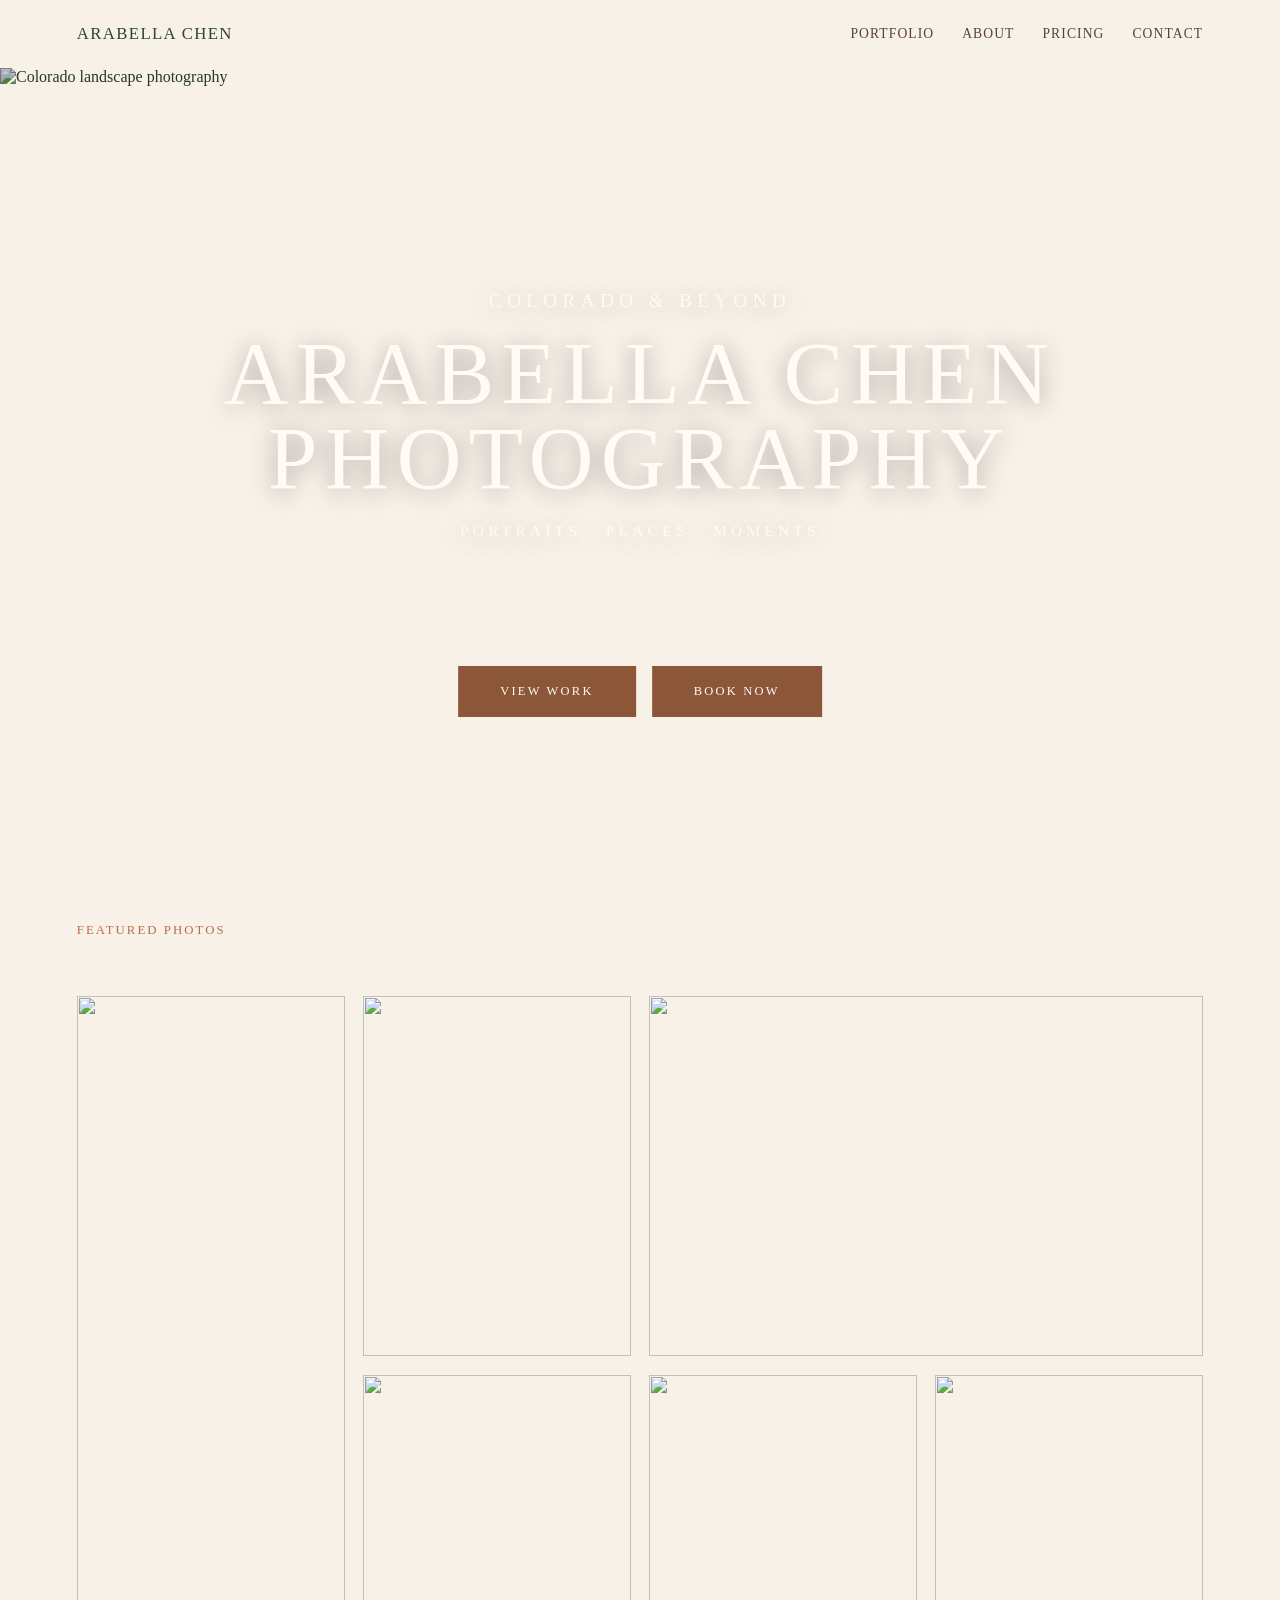
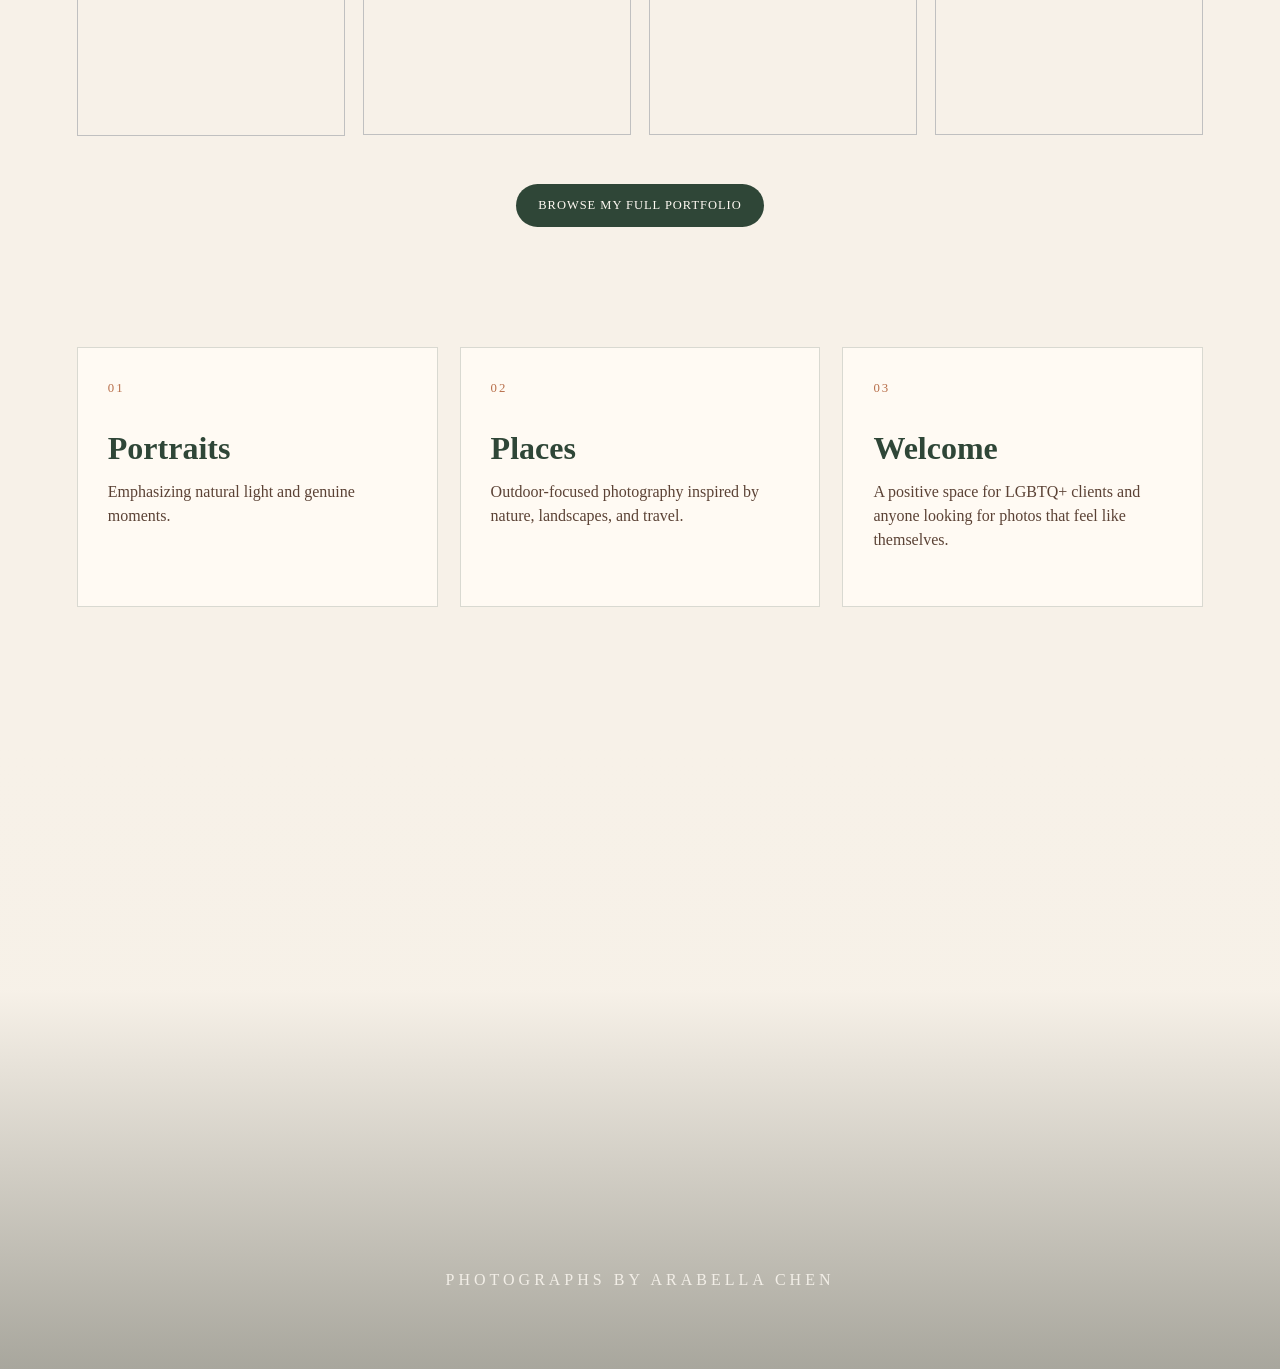
==== index.html @ bd31b621 "Initial website" ====
<!DOCTYPE html>
<html lang="en">
<head>
  <meta charset="UTF-8" />
  <meta name="viewport" content="width=device-width, initial-scale=1.0" />
  <title>Arabella Chen Photography</title>
  <link rel="stylesheet" href="style.css" />
</head>
<body>

  <header class="site-header">
    <a href="index.html" class="logo">Arabella Chen</a>

    <nav>
      <a href="pages/portfolio.html">Portfolio</a>
      <a href="pages/about.html">About</a>
      <a href="pages/pricing.html">Pricing</a>
      <a href="pages/contact.html">Contact</a>
    </nav>
  </header>

  <main>

    <section class="hero hero-photo">
      <img src="images/portfolio/details/pic4.jpg" alt="Colorado landscape photography">

      <div class="hero-photo-text">
        <p>Colorado & Beyond</p>
        <h1>Arabella Chen Photography</h1>
        <span>Portraits · Places · Moments</span>
      </div>

      <div class="hero-photo-buttons">
        <a href="pages/portfolio.html" class="button hero-photo-button">View Work</a>
        <a href="pages/contact.html" class="button hero-photo-button">Book Now</a>
      </div>
    </section>

    <section class="featured-work">
      <div class="featured-heading">
        <p class="eyebrow plain-eyebrow">Featured Photos</p>
      </div>

      <div class="featured-grid">
        <img class="featured-img tall" src="images/portfolio/portraits/photo23.jpg" alt="">
        <img class="featured-img" src="images/portfolio/portraits/photo2.jpg" alt="">
        <img class="featured-img wide" src="images/portfolio/portraits/photo25.jpg" alt="">
        <img class="featured-img" src="images/hero.jpg" alt="">
        <img class="featured-img" src="images/portfolio/portraits/photo26.jpg" alt="">
        <img class="featured-img" src="images/portfolio/portraits/photo21.jpg" alt="">
      </div>

      <div class="featured-button">
        <a href="pages/portfolio.html" class="button">Browse my full portfolio</a>
      </div>
    </section>

    <section class="magazine-grid">
      <article>
        <span>01</span>
        <h2>Portraits</h2>
        <p>Emphasizing natural light and genuine moments.</p>
      </article>

      <article>
        <span>02</span>
        <h2>Places</h2>
        <p>Outdoor-focused photography inspired by nature, landscapes, and travel.</p>
      </article>

      <article>
        <span>03</span>
        <h2>Welcome</h2>
        <p>A positive space for LGBTQ+ clients and anyone looking for photos that feel like themselves.</p>
      </article>
    </section>

    <section class="footer-photo">
      <div class="footer-overlay">
        <p>Photographs by Arabella Chen</p>
      </div>
    </section>

  </main>

  <script src="script.js"></script>
</body>
</html>
---- style.css ----
:root {
  --cream: #f7f1e8;
  --soft-white: #fffaf3;
  --deep-green: #2f4637;
  --brown: #5b4235;
  --clay: #b86f4b;
  --sage: #8a9b78;
  --wall: #efe4d2;
}

* {
  box-sizing: border-box;
}

body {
  margin: 0;
  background: var(--cream);
  color: var(--deep-green);
  font-family: Georgia, "Times New Roman", serif;
}

/* Header */

.site-header {
  width: 100%;
  padding: 24px 6vw;
  display: flex;
  justify-content: space-between;
  align-items: center;
}

.logo {
  color: var(--deep-green);
  text-decoration: none;
  font-size: 1.05rem;
  letter-spacing: 0.08em;
  text-transform: uppercase;
}

nav {
  display: flex;
  gap: 28px;
}

nav a {
  color: var(--brown);
  text-decoration: none;
  font-size: 0.85rem;
  letter-spacing: 0.08em;
  text-transform: uppercase;
}

/* General */

.page {
  padding: 20px 6vw 100px;
}

.page-intro {
  max-width: 1000px;
  margin: 40px 0 70px;
}

.page-intro h1,
h1 {
  font-size: clamp(2.7rem, 6vw, 6.8rem);
  line-height: 0.95;
  letter-spacing: -0.06em;
  margin: 0 0 30px;
  max-width: 950px;
}

.eyebrow {
  display: flex;
  flex-direction: column;
  gap: 0.55rem;
  margin-bottom: 24px;
}

.eyebrow-title {
  display: block;
  color: var(--clay);
  font-size: 1.45rem;
  letter-spacing: 0.22em;
  text-transform: uppercase;
  line-height: 1;
  font-weight: normal;
}

.eyebrow-subtitle {
  display: block;
  color: #6b5c4f;
  font-size: 1rem;
  letter-spacing: 0.04em;
  text-transform: none;
  font-style: italic;
}

.plain-eyebrow {
  color: var(--clay);
  text-transform: uppercase;
  letter-spacing: 0.16em;
  font-size: 0.8rem;
  display: block;
}

.button {
  display: inline-block;
  color: var(--soft-white);
  background: var(--deep-green);
  text-decoration: none;
  padding: 14px 22px;
  border-radius: 999px;
  letter-spacing: 0.08em;
  text-transform: uppercase;
  font-size: 0.78rem;
}

.secondary-button {
  background: transparent;
  color: var(--deep-green);
  border: 1px solid var(--deep-green);
}

/* Homepage Hero */

.hero {
  min-height: 82vh;
  padding: 40px 6vw 70px;
  display: grid;
  grid-template-columns: 1.05fr 0.95fr;
  gap: 55px;
  align-items: center;
}

.hero-text {
  background: #f6f2ea;
  padding: clamp(2rem, 4vw, 3.5rem);
  border-radius: 8px;
  border: 1px solid rgba(47, 70, 55, 0.08);
  box-shadow: 0 18px 40px rgba(0, 0, 0, 0.08);
  position: relative;
  z-index: 2;
}

.hero-description {
  color: var(--brown);
  font-size: 1.05rem;
  line-height: 1.55;
  max-width: 520px;
  margin: 0 0 28px;
}

.hero-buttons {
  display: flex;
  gap: 14px;
  flex-wrap: wrap;
}

.hero-image {
  background: #6f4e37;
  padding: 18px;
  border: 8px double #b88a44;
  transform: rotate(1.2deg);
  box-shadow: 0 18px 45px rgba(47, 70, 55, 0.18);
}

.hero-image img {
  width: 100%;
  height: 620px;
  object-fit: cover;
  display: block;
  border: 10px solid var(--soft-white);
  filter: saturate(0.95) contrast(0.98);
}

/* Featured Work */

.featured-work {
  padding: 60px 6vw 90px;
}

.featured-heading {
  margin-bottom: 38px;
}

.featured-heading h2 {
  color: var(--deep-green);
  font-size: clamp(2rem, 4vw, 4rem);
  line-height: 1;
  margin: 0;
}

.featured-grid {
  display: grid;
  grid-template-columns: repeat(4, 1fr);
  grid-auto-flow: dense;
  gap: 18px;
}

.featured-grid a {
  display: block;
  overflow: hidden;
}

.featured-img {
  width: 100%;
  height: 360px;
  object-fit: cover;
  display: block;
  transition: transform 0.35s ease, filter 0.35s ease;
}

.featured-img:hover {
  transform: scale(1.03);
  filter: brightness(0.96);
}

.featured-img.tall {
  grid-row: span 2;
  height: 738px;
}

.featured-img.wide {
  grid-column: span 2;
}

.featured-button {
  display: flex;
  justify-content: center;
  margin-top: 1rem;
}

/* Quick Info */

.quick-info {
  padding: 30px 6vw 90px;
}

.quick-info p {
  max-width: 980px;
  color: var(--brown);
  font-size: clamp(1.5rem, 3vw, 3.1rem);
  line-height: 1.1;
  margin: 0;
}

/* Footer Photo */

.footer-photo {
  margin-top: 2rem;
  height: 70vh;
  background-image: url("images/footer.jpg");
  background-size: cover;
  background-position: center;
  background-attachment: fixed;
  position: relative;
}

.footer-overlay {
  position: absolute;
  inset: 0;
  background: linear-gradient(
    to bottom,
    rgba(243, 239, 230, 0) 0%,
    rgba(243, 239, 230, 0.12) 40%,
    rgba(40, 45, 35, 0.38) 100%
  );
  display: flex;
  align-items: flex-end;
  justify-content: center;
  padding: 0 6vw 4rem;
}

.footer-overlay p {
  color: #f7f3ec;
  font-size: 1rem;
  letter-spacing: 0.25em;
  text-transform: uppercase;
  text-align: center;
  opacity: 0.92;
}

/* About Page */

.about-page {
  padding-bottom: 110px;
}

.about-hero {
  padding: 40px 0 80px;
  display: grid;
  grid-template-columns: 1.15fr 0.85fr;
  gap: 60px;
  align-items: center;
}

.about-hero h1 {
  font-size: clamp(2.4rem, 5.5vw, 6.2rem);
}

.about-portrait {
  margin: 0;
  background: #6f4e37;
  padding: 18px;
  border: 8px double #b88a44;
  transform: rotate(1.2deg);
}

.about-portrait img {
  width: 100%;
  height: 610px;
  object-fit: cover;
  display: block;
  border: 10px solid var(--soft-white);
}

.about-story {
  display: grid;
  grid-template-columns: 1fr 0.55fr;
  gap: 34px;
  align-items: start;
}

.about-card {
  background: var(--soft-white);
  padding: 42px;
  border: 1px solid rgba(47, 70, 55, 0.16);
}

.about-card h2 {
  color: var(--deep-green);
  font-size: 2.4rem;
  margin: 0 0 22px;
}

.about-card p {
  color: var(--brown);
  font-size: 1.08rem;
  line-height: 1.65;
}

.about-details {
  background: var(--wall);
  padding: 34px;
  border: 1px solid rgba(47, 70, 55, 0.16);
}

.about-details p {
  color: var(--brown);
  line-height: 1.45;
  margin: 0 0 22px;
}

.about-details span {
  display: block;
  color: var(--clay);
  text-transform: uppercase;
  letter-spacing: 0.14em;
  font-size: 0.72rem;
  margin-bottom: 6px;
}

.about-note {
  margin-top: 80px;
  max-width: 900px;
}

.about-note p {
  color: var(--deep-green);
  font-size: clamp(1.7rem, 3vw, 3.5rem);
  line-height: 1.1;
  font-style: italic;
}

/* Contact Page */

.contact-form {
  max-width: 700px;
  display: grid;
  gap: 22px;
}

.contact-form label {
  display: grid;
  gap: 8px;
  color: var(--brown);
  font-size: 0.9rem;
  letter-spacing: 0.08em;
  text-transform: uppercase;
}

.contact-form input,
.contact-form select,
.contact-form textarea {
  width: 100%;
  padding: 14px;
  border: 1px solid rgba(47, 70, 55, 0.25);
  background: var(--soft-white);
  color: var(--deep-green);
  font-family: inherit;
  font-size: 1rem;
}

.contact-form button {
  width: fit-content;
  border: none;
  cursor: pointer;
  color: var(--soft-white);
  background: var(--deep-green);
  padding: 14px 22px;
  border-radius: 999px;
  letter-spacing: 0.08em;
  text-transform: uppercase;
}

/* Portfolio Page */

.portfolio-page {
  padding-bottom: 120px;
}

.gallery-wall {
  background:
    radial-gradient(circle at top left, rgba(184, 111, 75, 0.14), transparent 32%),
    radial-gradient(circle at bottom right, rgba(125, 159, 184, 0.16), transparent 34%),
    var(--wall);
  padding: 90px 5vw 110px;
  display: grid;
  grid-template-columns: repeat(3, 1fr);
  gap: 48px 34px;
  align-items: start;
  justify-content: center;
  justify-items: center;
}

.gallery-piece {
  margin: 0;
  width: 100%;
  grid-column: span 1;
  transition: transform 0.25s ease, box-shadow 0.25s ease;
}

.gallery-piece img {
  width: 100%;
  height: 440px;
  object-fit: cover;
  display: block;
  background: var(--soft-white);
}

.gallery-piece.wide {
  grid-column: span 2;
}

.gallery-piece.wide img {
  height: 430px;
}

.gallery-piece.hero-frame img {
  height: 500px;
}

.gold img {
  border: 14px double #b88a44;
  padding: 10px;
}

.wood img {
  border: 18px solid #6f4e37;
  padding: 9px;
  box-shadow: inset 0 0 0 4px #c49a5a;
}

.cream img {
  border: 16px solid #fffaf3;
  padding: 9px;
  box-shadow: 0 0 0 2px rgba(91, 66, 53, 0.25);
}

.gallery-piece figcaption {
  width: fit-content;
  max-width: 90%;
  margin: 14px auto 0;
  background: #fffaf3;
  color: var(--brown);
  padding: 10px 14px;
  font-size: 0.72rem;
  line-height: 1.35;
  letter-spacing: 0.04em;
  text-align: center;
  box-shadow: 0 8px 18px rgba(47, 70, 55, 0.12);
}

.gallery-piece figcaption span {
  display: block;
  color: var(--deep-green);
  font-size: 0.68rem;
  text-transform: uppercase;
  letter-spacing: 0.14em;
  margin-bottom: 4px;
}

.gallery-note {
  grid-column: span 1;
  min-height: 250px;
  display: flex;
  align-items: center;
  margin: 0;
  padding: 35px;
  color: var(--brown);
  font-size: 1.7rem;
  line-height: 1.15;
  font-style: italic;
}

.tilt-left {
  transform: rotate(-1deg);
}

.tilt-right {
  transform: rotate(1deg);
}

.lift {
  transform: translateY(-18px);
}

.lower {
  transform: translateY(18px);
}

.gallery-piece:hover {
  transform: translateY(-6px) rotate(0deg) !important;
}

/* Responsive */

@media (max-width: 950px) {
  .hero,
  .about-hero,
  .about-story {
    grid-template-columns: 1fr;
  }

  .featured-grid {
    grid-template-columns: 1fr 1fr;
  }

  .featured-img,
  .featured-img.tall {
    height: 360px;
    grid-row: auto;
  }

  .featured-img.wide {
    grid-column: span 2;
  }

  .gallery-wall {
    grid-template-columns: 1fr;
  }

  .gallery-piece,
  .gallery-piece.wide,
  .gallery-note {
    grid-column: span 1;
  }

  .gallery-piece img,
  .gallery-piece.wide img,
  .gallery-piece.hero-frame img {
    height: 520px;
  }
}

@media (max-width: 650px) {
  .site-header {
    align-items: flex-start;
    gap: 18px;
    flex-direction: column;
  }

  nav {
    gap: 18px;
    flex-wrap: wrap;
  }

  .hero {
    padding-top: 20px;
  }

  .hero-text {
    padding: 2rem;
  }

  .hero-image img,
  .about-portrait img {
    height: 480px;
  }

  .featured-grid {
    grid-template-columns: 1fr;
  }

  .featured-img,
  .featured-img.tall,
  .featured-img.wide {
    height: 420px;
    grid-column: span 1;
  }

  .quick-info p {
    font-size: 1.55rem;
  }

  .footer-photo {
    background-attachment: scroll;
  }
}/* Fix homepage info cards */

.magazine-grid {
  padding: 30px 6vw 100px;
  display: grid;
  grid-template-columns: repeat(3, 1fr);
  gap: 22px;
}

.magazine-grid article {
  background: var(--soft-white);
  padding: 30px;
  border: 1px solid rgba(47, 70, 55, 0.18);
  min-height: 260px;
}

.magazine-grid span {
  color: var(--clay);
  font-size: 0.8rem;
  letter-spacing: 0.16em;
}

.magazine-grid h2 {
  font-size: 2rem;
  line-height: 1;
  margin: 36px 0 16px;
  color: var(--deep-green);
}

.magazine-grid p {
  color: var(--brown);
  line-height: 1.5;
}

.featured-button {
  display: flex;
  justify-content: center;
  margin-top: 3rem;
}

@media (max-width: 850px) {
  .magazine-grid {
    grid-template-columns: 1fr;
  }
}/* Restore original featured work layout */

.featured-work {
  padding: 50px 6vw 90px;
}

.featured-heading {
  display: flex;
  justify-content: space-between;
  align-items: end;
  gap: 28px;
  margin-bottom: 34px;
}

.featured-grid {
  display: grid;
  grid-template-columns: repeat(4, 1fr);
  grid-auto-flow: dense;
  gap: 18px;
  align-items: stretch;
}

.featured-grid a {
  display: block;
  height: 100%;
}

.featured-img {
  width: 100%;
  height: 360px;
  object-fit: cover;
  display: block;
}

.featured-img.tall {
  grid-row: span 2;
  height: 740px;
}

.featured-img.wide {
  grid-column: span 2;
}

.featured-button {
  display: flex;
  justify-content: center;
  margin-top: 3rem;
}

@media (max-width: 900px) {
  .featured-heading {
    display: block;
  }

  .featured-grid {
    grid-template-columns: 1fr 1fr;
  }

  .featured-img,
  .featured-img.tall {
    height: 360px;
    grid-row: auto;
  }

  .featured-img.wide {
    grid-column: span 2;
  }
}

@media (max-width: 600px) {
  .featured-grid {
    grid-template-columns: 1fr;
  }

  .featured-img,
  .featured-img.tall,
  .featured-img.wide {
    height: 420px;
    grid-column: span 1;
  }
}/* Restore original featured work layout */

.featured-work {
  padding: 50px 6vw 90px;
}

.featured-heading {
  display: flex;
  justify-content: space-between;
  align-items: end;
  gap: 28px;
  margin-bottom: 34px;
}

.featured-grid {
  display: grid;
  grid-template-columns: repeat(4, 1fr);
  grid-auto-flow: dense;
  gap: 18px;
  align-items: stretch;
}

.featured-grid a {
  display: block;
  height: 100%;
}

.featured-img {
  width: 100%;
  height: 360px;
  object-fit: cover;
  display: block;
}

.featured-img.tall {
  grid-row: span 2;
  height: 740px;
}

.featured-img.wide {
  grid-column: span 2;
}

.featured-button {
  display: flex;
  justify-content: center;
  margin-top: 3rem;
}

@media (max-width: 900px) {
  .featured-heading {
    display: block;
  }

  .featured-grid {
    grid-template-columns: 1fr 1fr;
  }

  .featured-img,
  .featured-img.tall {
    height: 360px;
    grid-row: auto;
  }

  .featured-img.wide {
    grid-column: span 2;
  }
}

@media (max-width: 600px) {
  .featured-grid {
    grid-template-columns: 1fr;
  }

  .featured-img,
  .featured-img.tall,
  .featured-img.wide {
    height: 420px;
    grid-column: span 1;
  }
}/* New homepage hero inspired by reference */

.hero-photo {
  min-height: 88vh;
  padding: 0;
  display: block;
  position: relative;
  overflow: hidden;
}

.hero-photo > img {
  width: 100%;
  height: 88vh;
  object-fit: cover;
  display: block;
  filter: brightness(0.78) saturate(0.9);
}

.hero-photo-text {
  position: absolute;
  top: 28%;
  left: 50%;
  transform: translateX(-50%);
  width: min(1100px, 88vw);
  text-align: center;
  color: #fffaf3;
  text-shadow: 0 3px 24px rgba(0,0,0,0.35);
}

.hero-photo-text p {
  margin: 0 0 18px;
  font-size: clamp(0.9rem, 1.5vw, 1.2rem);
  letter-spacing: 0.28em;
  text-transform: uppercase;
}

.hero-photo-text h1 {
  margin: 0;
  max-width: none;
  color: #fffaf3;
  font-size: clamp(3rem, 7vw, 7.4rem);
  line-height: 0.95;
  letter-spacing: 0.08em;
  text-transform: uppercase;
  font-weight: normal;
}

.hero-photo-text span {
  display: block;
  margin-top: 22px;
  font-size: clamp(0.75rem, 1.2vw, 1rem);
  letter-spacing: 0.28em;
  text-transform: uppercase;
}

.hero-photo-buttons {
  position: absolute;
  left: 50%;
  bottom: 18%;
  transform: translateX(-50%);
  display: flex;
  gap: 16px;
  flex-wrap: wrap;
  justify-content: center;
}

.hero-photo-button {
  background: #8c5639;
  color: #fffaf3;
  border-radius: 0;
  padding: 18px 42px;
  letter-spacing: 0.18em;
}

.hero-photo-button:hover {
  background: #6f4e37;
}

@media (max-width: 700px) {
  .hero-photo-text {
    top: 20%;
  }

  .hero-photo-buttons {
    bottom: 10%;
  }

  .hero-photo-button {
    padding: 15px 28px;
  }
}/* ---------- Pricing Page ---------- */

.pricing-page {
  padding-bottom: 120px;
}

.pricing-intro h1 {
  max-width: 1050px;
}

.pricing-section {
  padding: 70px 0;
  display: grid;
  grid-template-columns: 0.95fr 1fr;
  gap: 70px;
  align-items: center;
  border-top: 1px solid rgba(47, 70, 55, 0.14);
}

.pricing-section.reverse {
  grid-template-columns: 1fr 0.95fr;
}

.pricing-section.reverse .pricing-image {
  order: 2;
}

.pricing-section.reverse .pricing-info {
  order: 1;
}

.pricing-image {
  background: #f1ece3;
  padding: 22px;
}

.pricing-image img {
  width: 100%;
  height: 560px;
  object-fit: cover;
  display: block;
}

.pricing-start {
  color: var(--clay);
  text-transform: uppercase;
  letter-spacing: 0.22em;
  font-size: 0.85rem;
  margin: 0 0 28px;
}

.pricing-info h2 {
  color: var(--clay);
  font-size: clamp(2.7rem, 5vw, 5.4rem);
  font-weight: normal;
  letter-spacing: 0.14em;
  text-transform: uppercase;
  line-height: 1;
  margin: 0 0 36px;
}

.pricing-info ul {
  list-style: none;
  padding: 0;
  margin: 0 0 38px;
}

.pricing-info li {
  color: var(--brown);
  font-size: 1.05rem;
  line-height: 1.7;
  margin-bottom: 8px;
}

.pricing-button {
  border-radius: 0;
  padding: 18px 42px;
  background: #8c5639;
}

.pricing-note {
  max-width: 850px;
  margin: 60px auto 0;
  padding: 45px;
  background: var(--soft-white);
  border: 1px solid rgba(47, 70, 55, 0.14);
}

.pricing-note h2 {
  margin: 0 0 20px;
  color: var(--deep-green);
  font-size: 2.2rem;
}

.pricing-note p {
  color: var(--brown);
  font-size: 1.1rem;
  line-height: 1.6;
}

@media (max-width: 850px) {
  .pricing-section,
  .pricing-section.reverse {
    grid-template-columns: 1fr;
    gap: 34px;
  }

  .pricing-section.reverse .pricing-image,
  .pricing-section.reverse .pricing-info {
    order: initial;
  }

  .pricing-image img {
    height: 440px;
  }
}.pricing-intro .eyebrow {
    font-size: 1.9rem;
    letter-spacing: 0.18em;
}/* ---------- Updated About Page ---------- */

.about-hero-new {
  background: #e8dbc8;
  margin: 40px 6vw 70px;
  padding: 35px 6vw;
  display: grid;
  grid-template-columns: 1fr 0.95fr;
  gap: 60px;
  align-items: center;
}

.about-hero-text h1 {
  color: var(--deep-green);
  font-size: clamp(3.8rem, 6.2vw, 6.5rem);
  line-height: 0.9;
  letter-spacing: -0.04em;
  margin: .3rem 0 0;
}

.about-hero-photo {
  margin: 0;
  background: none;
  padding: 0px;
  border: none;
  transform: none;
  box-shadow: none;
}

.about-hero-photo img {
  width: 100%;
  height: 400px;
  object-fit: cover;
  display: block;
   border: 10px solid #f7f3ed;
    box-shadow: 0 16px 35px rgba(0,0,0,.12);
}

.about-story-new {
  padding: 0 6vw 110px;
  display: grid;
  grid-template-columns: 1fr 0.45fr;
  gap: 34px;
  align-items: start;
}

@media (max-width: 850px) {
  .about-hero-new,
  .about-story-new {
    grid-template-columns: 1fr;
  }

  .about-hero-photo img {
    height: 460px;
  }
}/* ---------- Updated Contact Page ---------- */

.contact-page {
  padding-bottom: 120px;
}

.contact-intro {
  text-align: center;
  max-width: 1000px;
  margin: 50px auto 70px;
}

.contact-intro h1 {
  color: var(--clay);
  font-size: clamp(2.6rem, 5vw, 5.5rem);
  font-weight: normal;
  letter-spacing: 0.12em;
  text-transform: uppercase;
  line-height: 1;
  margin: 0 0 22px;
}

.contact-intro p {
  color: var(--brown);
  font-size: 1.1rem;
  line-height: 1.6;
}

.contact-form-large {
  max-width: 1050px;
  margin: 0 auto;
  gap: 38px;
}

.contact-form-large label {
  color: var(--clay);
  font-size: 0.95rem;
  letter-spacing: 0.22em;
  text-transform: uppercase;
}

.contact-form-large input,
.contact-form-large select,
.contact-form-large textarea {
  margin-top: 14px;
  min-height: 58px;
  border: 1px solid rgba(91, 66, 53, 0.22);
  border-radius: 6px;
  background: rgba(255, 250, 243, 0.55);
  color: var(--brown);
  font-size: 1.05rem;
}

.contact-form-large textarea {
  min-height: 180px;
  resize: vertical;
}

.contact-form-large select {
  appearance: auto;
}

.form-note {
  color: var(--brown);
  font-size: 1rem;
  line-height: 1.5;
  margin: -18px 0 4px;
}

.contact-submit {
  border: none;
  border-radius: 0;
  background: #8c5639;
  padding: 18px 42px;
  width: fit-content;
  cursor: pointer;
}
.about-hero-new .plain-eyebrow {
  font-size: 2.2rem !important;
  letter-spacing: 0.18em !important;
}
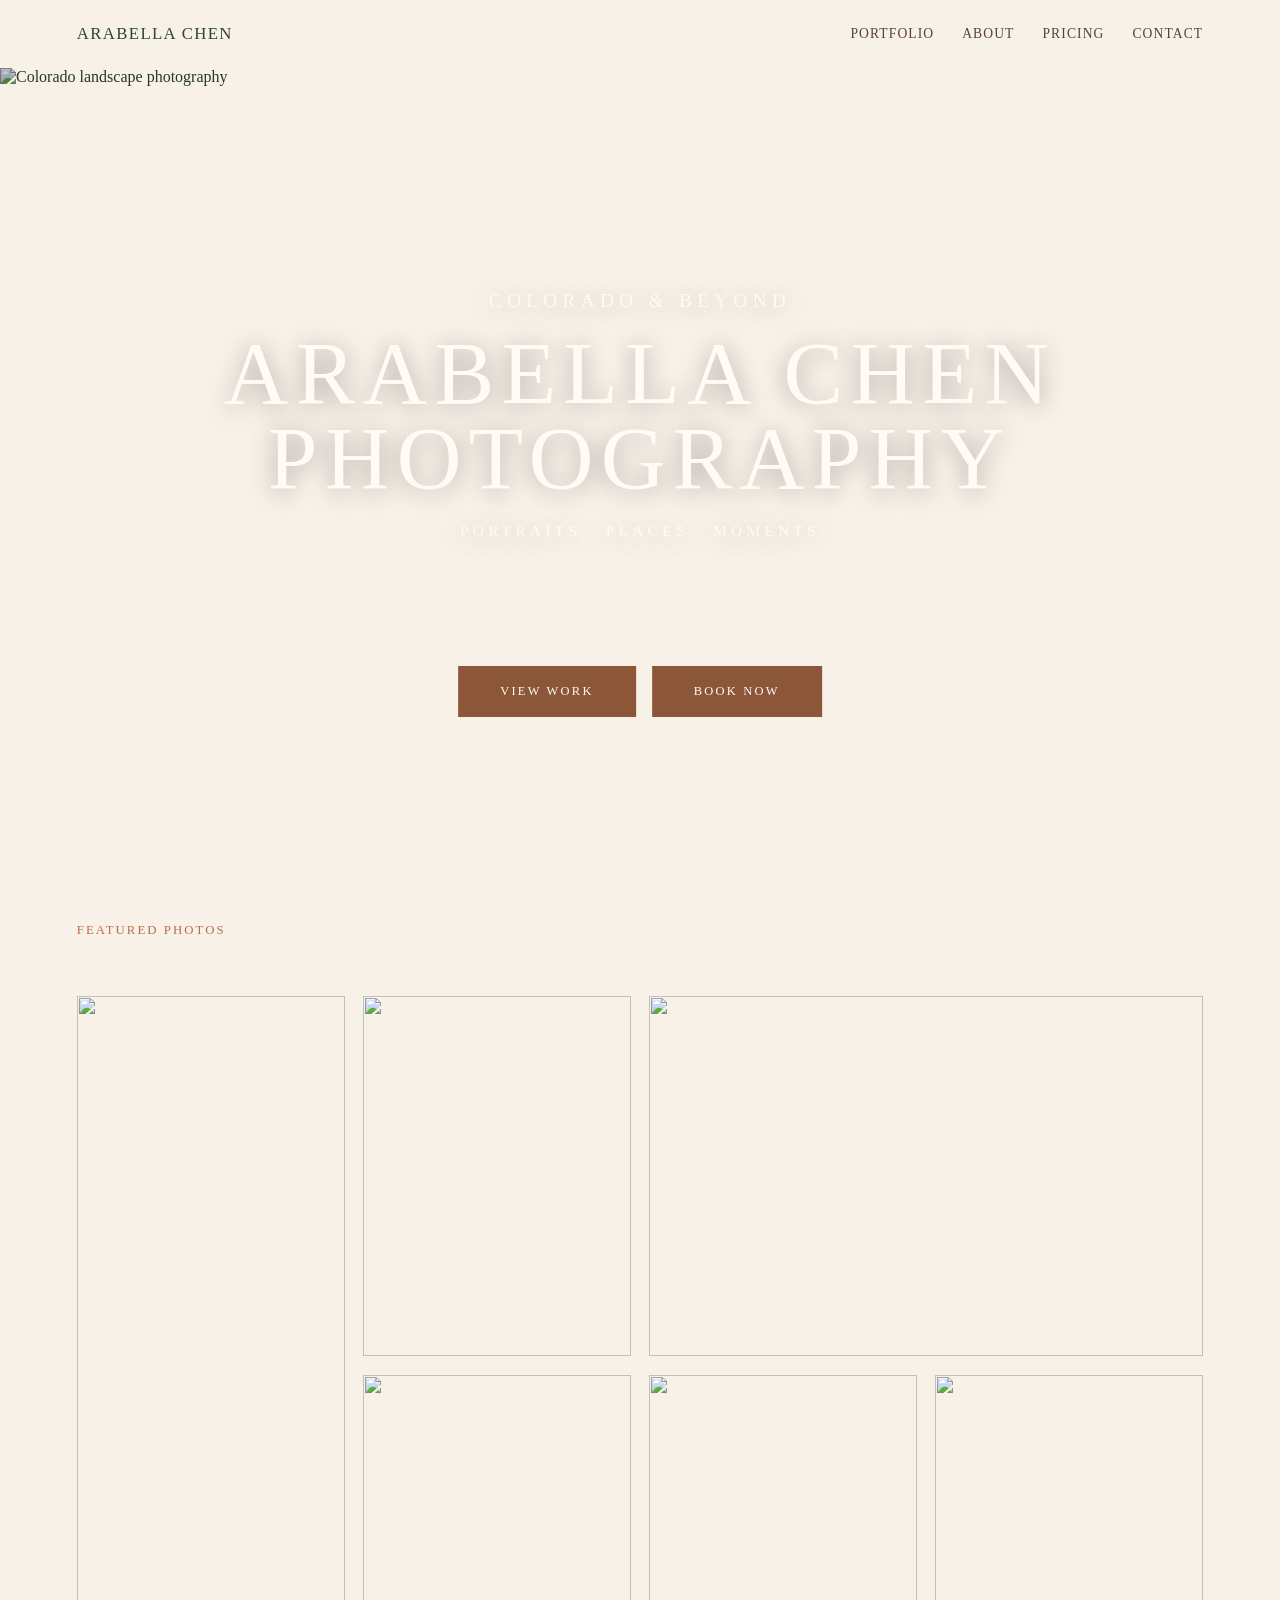
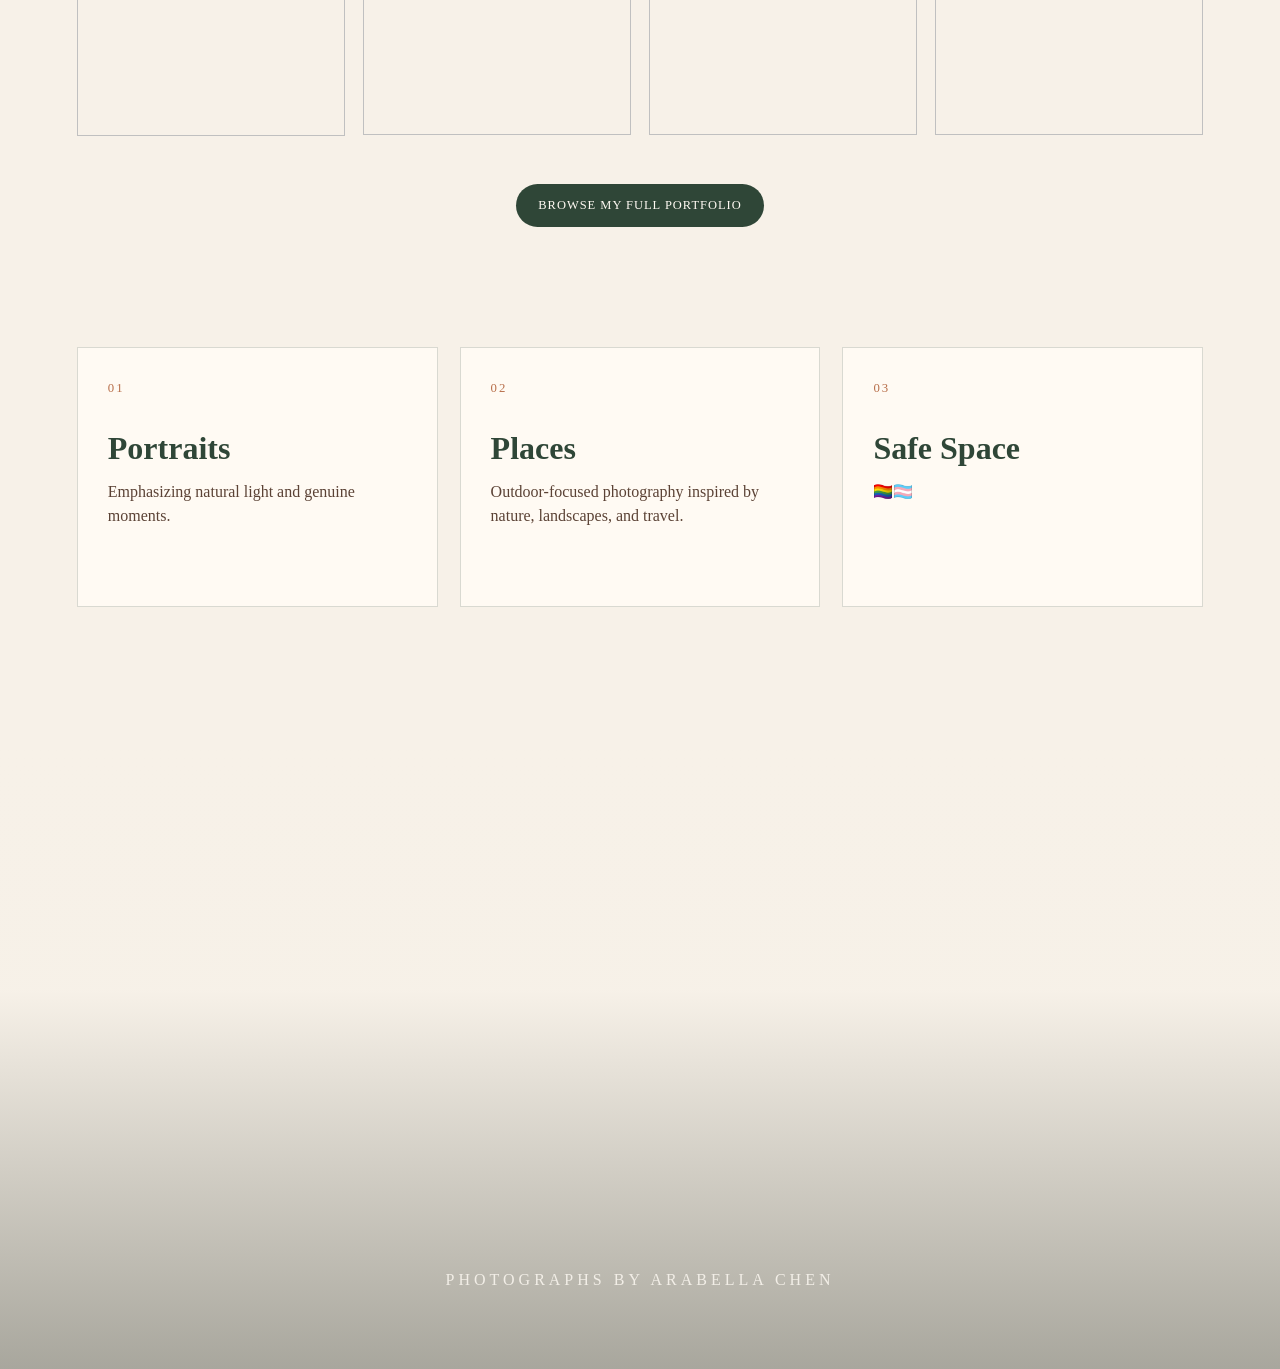
==== commit 609c6fc0: "Fix mobile about page" ====
--- a/index.html
+++ b/index.html
@@ -70,8 +70,8 @@
 
       <article>
         <span>03</span>
-        <h2>Welcome</h2>
-        <p>A positive space for LGBTQ+ clients and anyone looking for photos that feel like themselves.</p>
+        <h2>Safe Space</h2>
+        <p>🏳️‍🌈🏳️‍⚧️</p>
       </article>
     </section>
 
--- a/style.css
+++ b/style.css
@@ -1164,4 +1164,127 @@
 .about-hero-new .plain-eyebrow {
   font-size: 2.2rem !important;
   letter-spacing: 0.18em !important;
+}/* ---------- Clean Portfolio Redesign ---------- */
+
+.portfolio-page-clean {
+  padding-bottom: 120px;
+}
+
+.portfolio-banner-clean {
+  width: min(92%, 1500px);
+  height: 260px;
+  margin: 40px auto 0;
+  overflow: hidden;
+}
+
+.portfolio-banner-clean img {
+  width: 100%;
+  height: 100%;
+  object-fit: cover;
+  display: block;
+}
+
+.portfolio-label {
+  padding: 55px 0;
+  text-align: center;
+}
+
+.portfolio-label h1 {
+  color: var(--clay);
+  font-size: 1rem;
+  letter-spacing: 0.32em;
+  text-transform: uppercase;
+  font-weight: 500;
+  margin: 0;
+}
+
+.portfolio-photo-grid {
+  width: min(92%, 1500px);
+  margin: 0 auto;
+  display: grid;
+  grid-template-columns: repeat(3, 1fr);
+  gap: 16px;
+}
+
+.portfolio-photo-grid img {
+  width: 100%;
+  height: 440px;
+  object-fit: cover;
+  display: block;
+}
+
+@media (max-width: 900px) {
+  .portfolio-photo-grid {
+    grid-template-columns: repeat(2, 1fr);
+  }
+
+  .portfolio-photo-grid img {
+    height: 380px;
+  }
+}
+
+@media (max-width: 600px) {
+  .portfolio-banner-clean {
+    height: 210px;
+  }
+
+  .portfolio-photo-grid {
+    grid-template-columns: 1fr;
+  }
+
+  .portfolio-photo-grid img {
+    height: 430px;
+  }
+}/* Fix homepage title on mobile */
+
+/* Mobile homepage title */
+@media (max-width: 768px) {
+  .hero-photo-text h1 {
+    font-size: 2rem !important;
+    line-height: 1.05;
+    letter-spacing: 0.02em;
+  }
+
+  .hero-photo-text {
+    width: 95%;
+  }
+}/* Fix About page on mobile */
+
+@media (max-width: 850px) {
+  .about-hero-new {
+    margin: 24px 4vw 50px;
+    padding: 36px 6vw;
+    grid-template-columns: 1fr;
+    text-align: center;
+  }
+
+  .about-hero-text {
+    text-align: center;
+  }
+
+  .about-hero-text h1 {
+    text-align: center;
+  }
+
+  .about-hero-photo {
+    width: 100%;
+    max-width: 520px;
+    margin: 0 auto;
+  }
+
+  .about-hero-photo img {
+    width: 100%;
+    height: auto;
+    max-height: none;
+    object-fit: contain;
+  }
+
+  .about-story-new {
+    text-align: center;
+  }
+
+  .about-card,
+  .about-details {
+    text-align: center;
+  }
 }
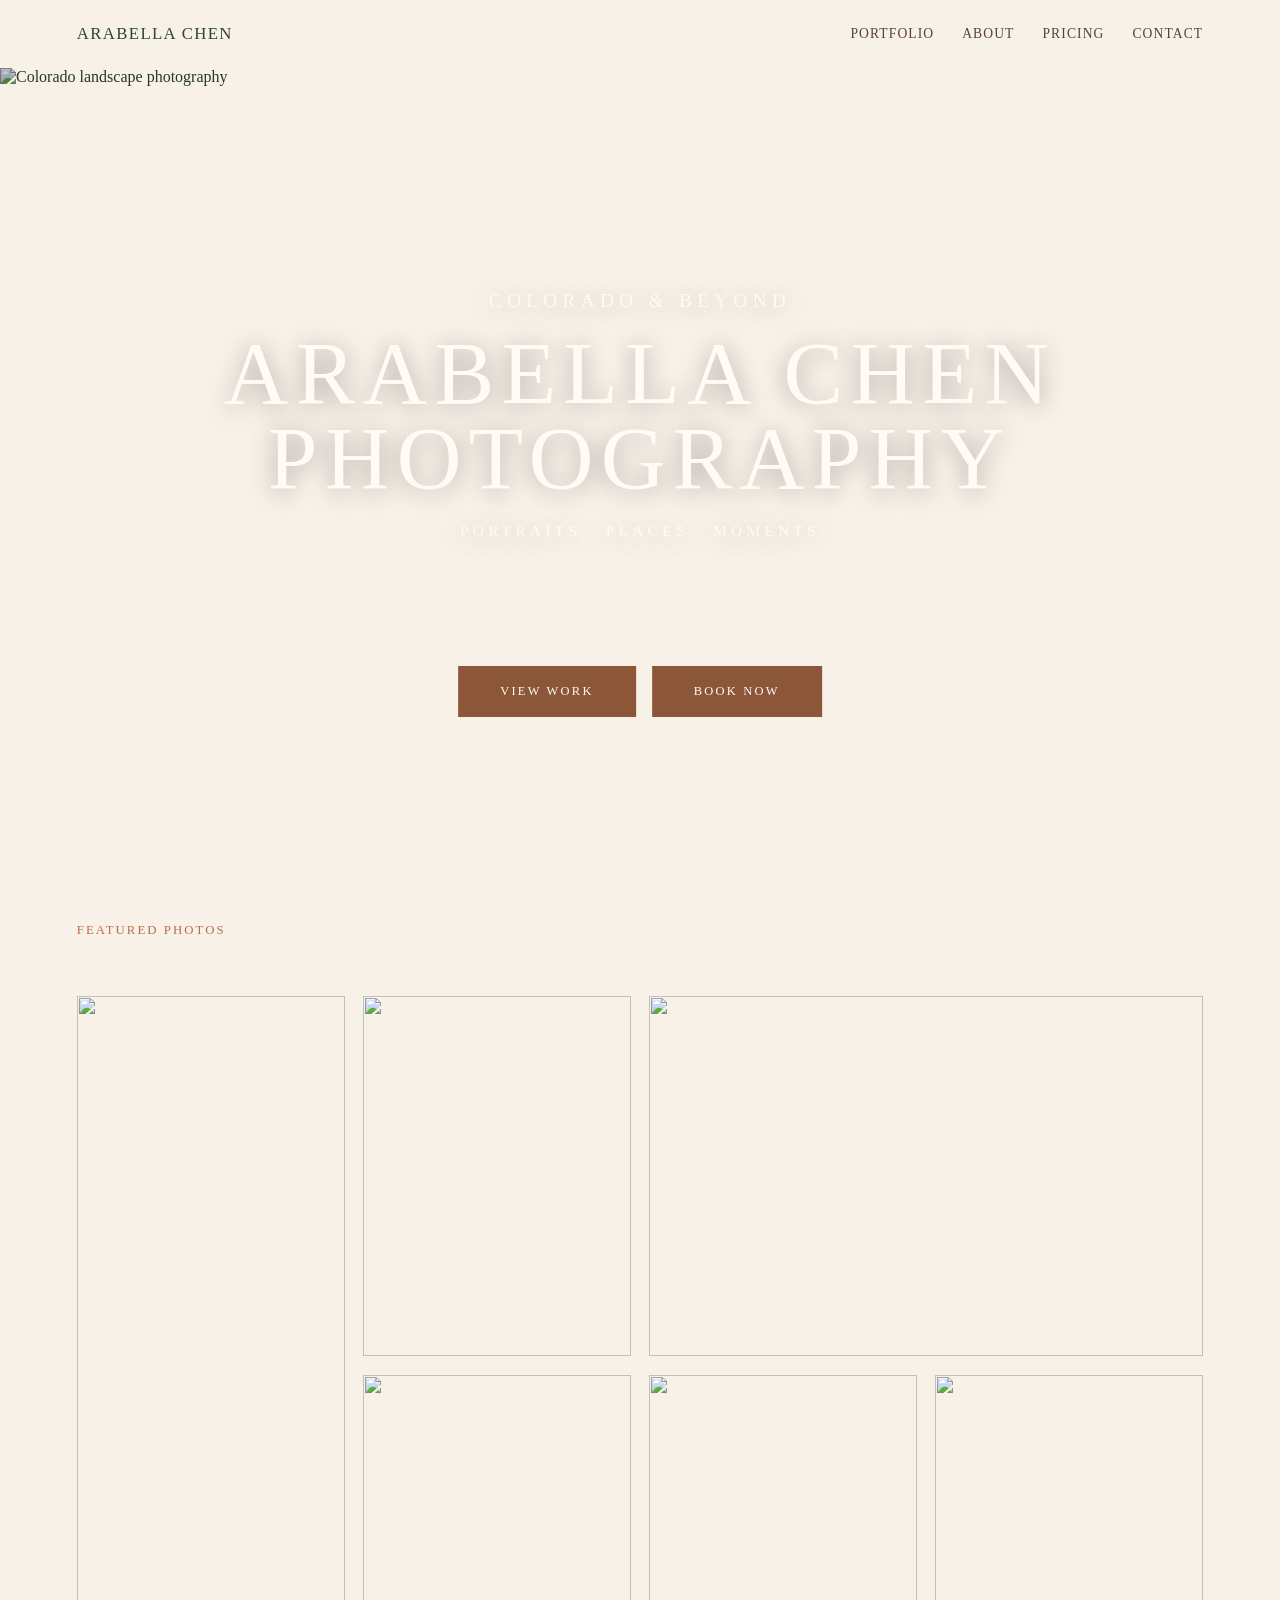
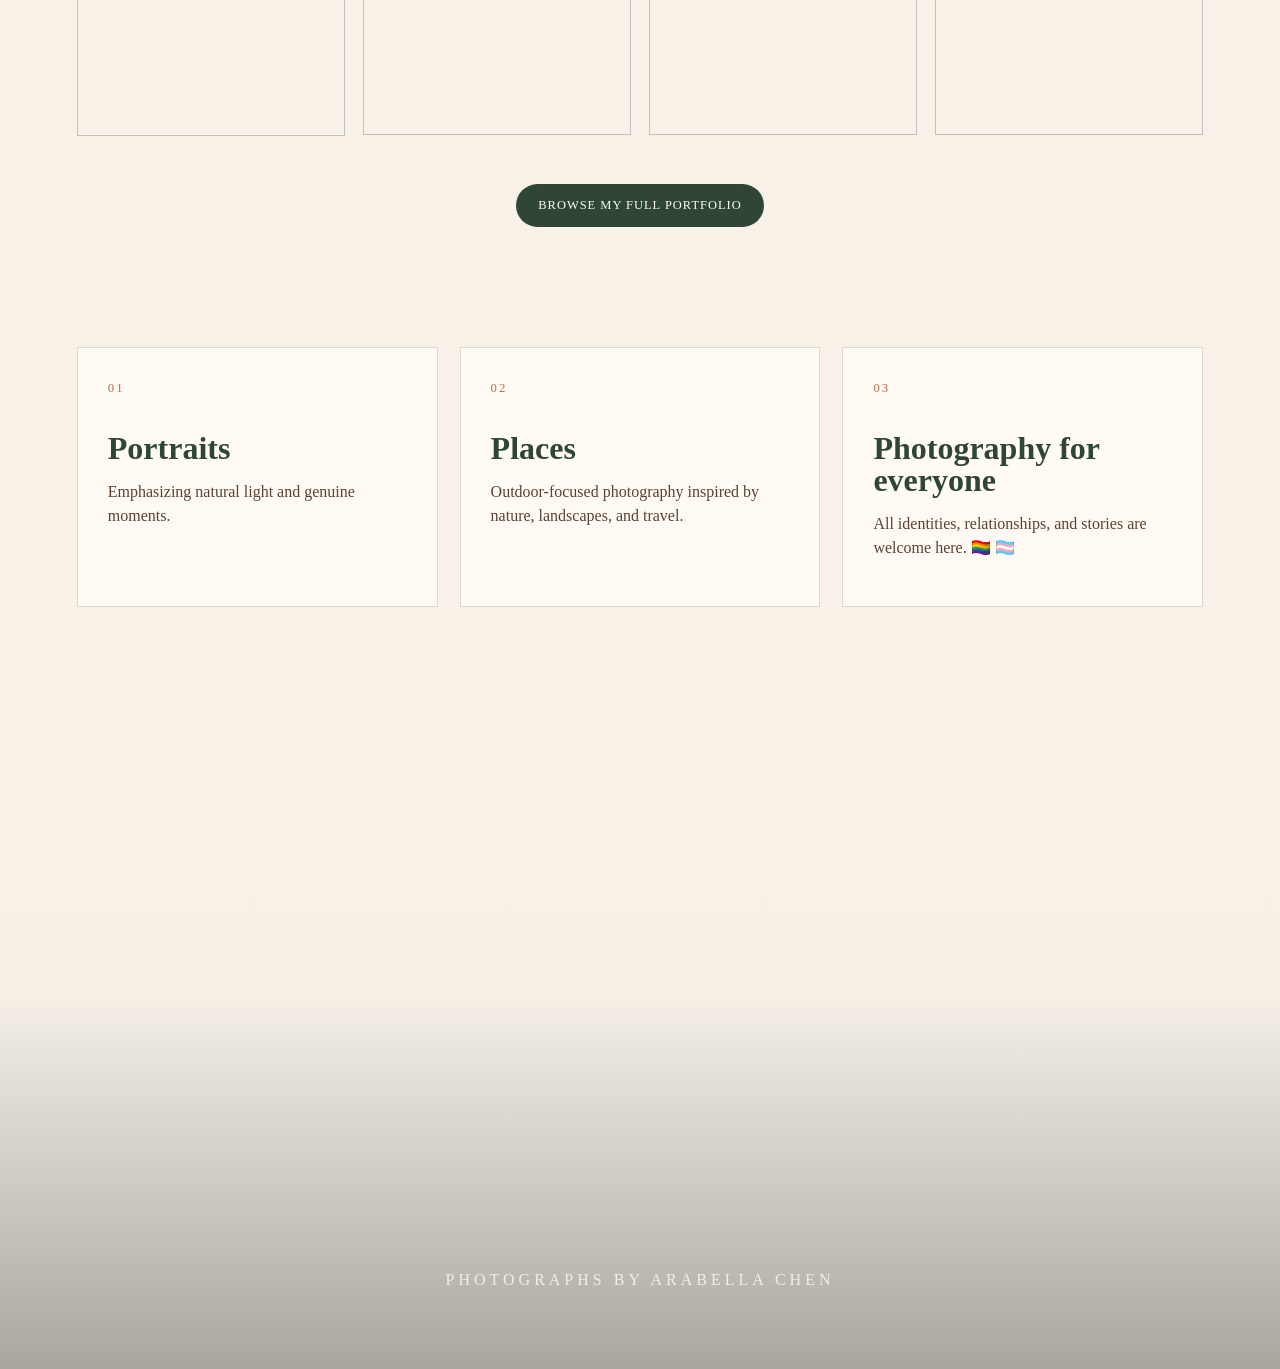
==== commit bcccef13: "Update mobile layout and homepage text" ====
--- a/index.html
+++ b/index.html
@@ -70,8 +70,8 @@
 
       <article>
         <span>03</span>
-        <h2>Safe Space</h2>
-        <p>🏳️‍🌈🏳️‍⚧️</p>
+        <h2>Photography for everyone</h2>
+        <p>All identities, relationships, and stories are welcome here. 🏳️‍🌈 🏳️‍⚧️</p>
       </article>
     </section>
 
--- a/style.css
+++ b/style.css
@@ -1287,4 +1287,23 @@
   .about-details {
     text-align: center;
   }
+}@media (max-width: 850px) {
+
+  .about-hero-text h1{
+    font-size: 2.2rem !important;
+    line-height: 1.05;
+  }
+
+}@media (max-width:850px){
+
+  .about-hero-photo{
+    justify-self:center !important;
+    margin:0 auto !important;
+  }
+
+  .about-hero-photo img{
+    object-position:center center !important;
+    object-fit:cover;
+  }
+
 }
